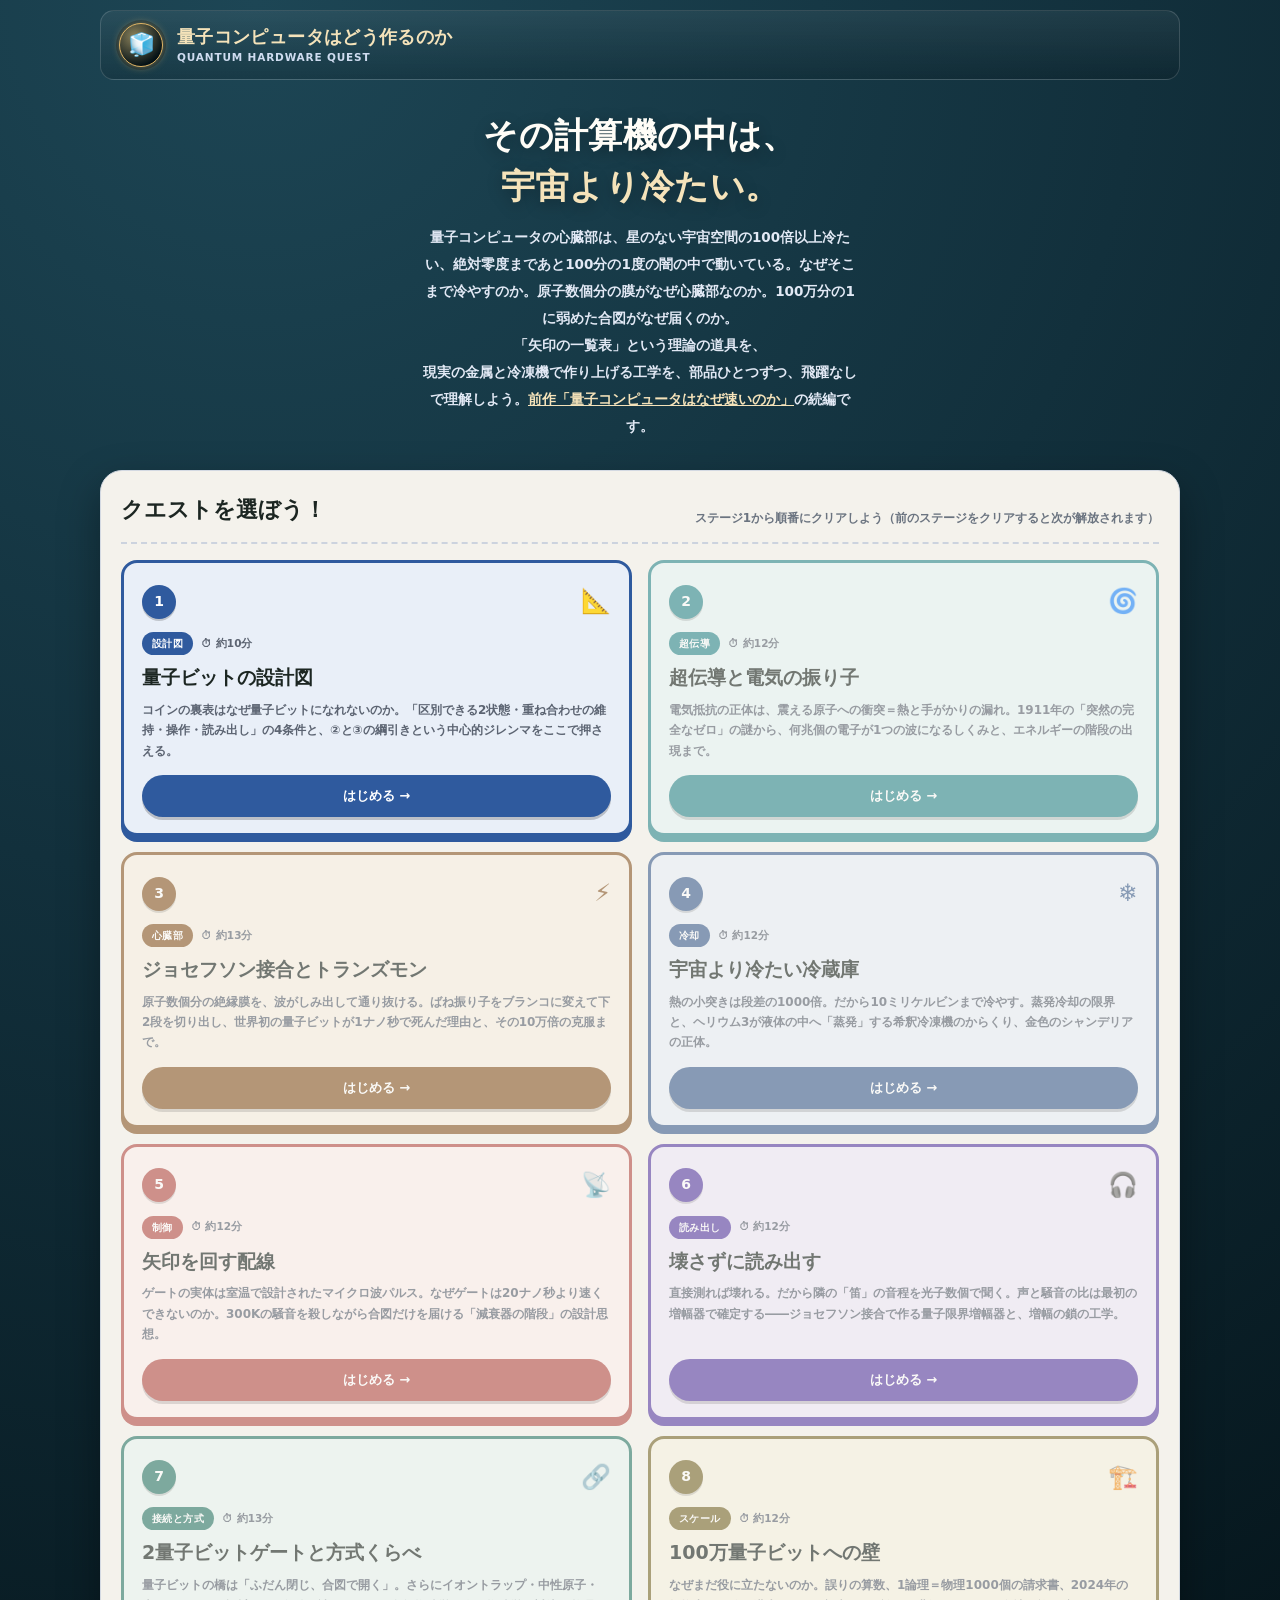
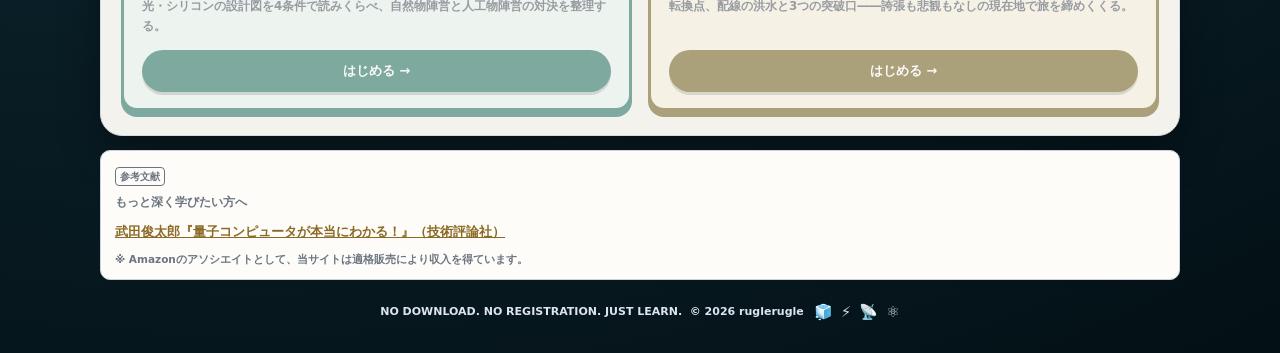
==== index.html @ abfc385a "feat: 量子コンピュータのハードウェア学習クエスト全8ステージを作成 量子ビットの4条件から超伝導・ジョセフソン接合・希釈冷凍機・ マイクロ波制御・分散読み出し・2量子ビットゲートと方式比較・ ス" ====
<!DOCTYPE html>
<html lang="ja">
<head>
<meta charset="UTF-8">
<meta name="viewport" content="width=device-width, initial-scale=1.0">
<meta name="theme-color" content="#12303c">
<!-- Google tag (gtag.js) -->
<script async src="https://www.googletagmanager.com/gtag/js?id=G-9RTQCP2HXM"></script>
<script>
  window.dataLayer = window.dataLayer || [];
  function gtag(){dataLayer.push(arguments);}
  gtag('js', new Date());
  gtag('config', 'G-9RTQCP2HXM');
</script>
<title>量子コンピュータはどう作るのか ― ハードウェアの中身を理解する 全8ステージの無料学習ゲーム</title>
<meta name="description" content="量子コンピュータの実機は、宇宙空間の100倍冷たい場所で動いている。超伝導とジョセフソン接合、希釈冷凍機、マイクロ波制御と減衰器の階段、量子限界増幅器、そして100万量子ビットへの壁まで――「矢印の一覧表」を現実の物質で作る工学を、論理の飛躍なく理解する全8ステージの無料学習サイト。ねこ博士とうさ美が案内します。">
<link rel="canonical" href="https://ruglerugle.github.io/quantum-hardware/">
<meta property="og:type" content="website">
<meta property="og:site_name" content="量子コンピュータはどう作るのか">
<meta property="og:locale" content="ja_JP">
<meta property="og:title" content="量子コンピュータはどう作るのか ― ハードウェアの中身を理解する">
<meta property="og:description" content="その計算機の中は、宇宙より冷たい。超伝導量子ビットから希釈冷凍機、100万量子ビットへの壁まで、実機の工学を飛躍なしで理解する全8ステージ。">
<meta property="og:url" content="https://ruglerugle.github.io/quantum-hardware/">
<meta property="og:image" content="https://ruglerugle.github.io/quantum-hardware/images/ogp.png">
<meta name="twitter:card" content="summary_large_image">
<link rel="icon" type="image/png" href="images/favicon.png">
<link rel="stylesheet" href="design-system.css">
<script type="application/ld+json">
{
  "@context": "https://schema.org",
  "@type": "LearningResource",
  "name": "量子コンピュータはどう作るのか ― ハードウェアの中身を理解する",
  "alternateName": "QUANTUM HARDWARE QUEST",
  "description": "超伝導量子ビットのハードウェアを部品ひとつずつ理解する学習サイト。量子ビットの4条件・超伝導とLC回路・ジョセフソン接合とトランズモン・希釈冷凍機・マイクロ波制御・分散読み出しと量子限界増幅・2量子ビットゲートと各方式の比較・スケールアップの壁まで、論理の飛躍なく導く。全8ステージ。",
  "url": "https://ruglerugle.github.io/quantum-hardware/",
  "inLanguage": "ja",
  "learningResourceType": "learning activity",
  "educationalLevel": "中学生以上",
  "teaches": "量子コンピュータのハードウェア（超伝導量子ビット・ジョセフソン接合・トランズモン・希釈冷凍機・マイクロ波制御・量子測定・誤り訂正のコスト・各方式の比較）",
  "isAccessibleForFree": true,
  "author": { "@type": "Person", "name": "ruglerugle" }
}
</script>
</head>
<body>
<div class="shell">
  <nav class="topbar" aria-label="サイト情報">
    <span class="brand-badge" aria-hidden="true">🧊</span>
    <span class="brand-copy">
      <strong>量子コンピュータはどう作るのか</strong>
      <small>QUANTUM HARDWARE QUEST</small>
    </span>
  </nav>

  <header class="hero">
    <div class="hero-copy">
      <h1><span class="line">その計算機の中は、</span><span class="line accent">宇宙より冷たい。</span></h1>
      <p>量子コンピュータの心臓部は、星のない宇宙空間の100倍以上冷たい、絶対零度まであと100分の1度の闇の中で動いている。なぜそこまで冷やすのか。原子数個分の膜がなぜ心臓部なのか。100万分の1に弱めた合図がなぜ届くのか。<span class="nowrap">「矢印の一覧表」という理論の道具を、</span><span class="nowrap">現実の金属と冷凍機で作り上げる工学</span>を、部品ひとつずつ、飛躍なしで理解しよう。<a href="https://ruglerugle.github.io/quantum-computer/" style="color:#f5e3ba">前作「量子コンピュータはなぜ速いのか」</a>の続編です。</p>
    </div>
  </header>

  <main>
    <section class="board" aria-labelledby="quest-heading">
      <div class="board-head">
        <div><h2 id="quest-heading">クエストを選ぼう！</h2></div>
        <p>ステージ1から順番にクリアしよう（前のステージをクリアすると次が解放されます）</p>
      </div>

      <div class="quest-grid">
        <a class="quest-card" href="stage1.html" data-stage="1" style="--accent:#2f5a9e;--accent-bg:#e9eff8">
          <div class="q-top"><span class="q-num">1</span><span class="q-suit" aria-hidden="true">📐</span></div>
          <div class="q-meta"><span class="q-tag">設計図</span><span class="q-time">⏱ 約10分</span></div>
          <div class="q-title">量子ビットの設計図</div>
          <p class="q-desc">コインの裏表はなぜ量子ビットになれないのか。「区別できる2状態・重ね合わせの維持・操作・読み出し」の4条件と、②と③の綱引きという中心的ジレンマをここで押さえる。</p>
          <span class="q-cta">はじめる →</span>
        </a>

        <a class="quest-card" href="stage2.html" data-stage="2" style="--accent:#2f8a8f;--accent-bg:#e6f5f5">
          <div class="q-top"><span class="q-num">2</span><span class="q-suit" aria-hidden="true">🌀</span></div>
          <div class="q-meta"><span class="q-tag">超伝導</span><span class="q-time">⏱ 約12分</span></div>
          <div class="q-title">超伝導と電気の振り子</div>
          <p class="q-desc">電気抵抗の正体は、震える原子への衝突＝熱と手がかりの漏れ。1911年の「突然の完全なゼロ」の謎から、何兆個の電子が1つの波になるしくみと、エネルギーの階段の出現まで。</p>
          <span class="q-cta">はじめる →</span>
        </a>

        <a class="quest-card" href="stage3.html" data-stage="3" style="--accent:#8a5a2a;--accent-bg:#f8f0e3">
          <div class="q-top"><span class="q-num">3</span><span class="q-suit" aria-hidden="true">⚡</span></div>
          <div class="q-meta"><span class="q-tag">心臓部</span><span class="q-time">⏱ 約13分</span></div>
          <div class="q-title">ジョセフソン接合とトランズモン</div>
          <p class="q-desc">原子数個分の絶縁膜を、波がしみ出して通り抜ける。ばね振り子をブランコに変えて下2段を切り出し、世界初の量子ビットが1ナノ秒で死んだ理由と、その10万倍の克服まで。</p>
          <span class="q-cta">はじめる →</span>
        </a>

        <a class="quest-card" href="stage4.html" data-stage="4" style="--accent:#3f6191;--accent-bg:#eaf0f8">
          <div class="q-top"><span class="q-num">4</span><span class="q-suit" aria-hidden="true">❄️</span></div>
          <div class="q-meta"><span class="q-tag">冷却</span><span class="q-time">⏱ 約12分</span></div>
          <div class="q-title">宇宙より冷たい冷蔵庫</div>
          <p class="q-desc">熱の小突きは段差の1000倍。だから10ミリケルビンまで冷やす。蒸発冷却の限界と、ヘリウム3が液体の中へ「蒸発」する希釈冷凍機のからくり、金色のシャンデリアの正体。</p>
          <span class="q-cta">はじめる →</span>
        </a>

        <a class="quest-card" href="stage5.html" data-stage="5" style="--accent:#b5504a;--accent-bg:#fdefed">
          <div class="q-top"><span class="q-num">5</span><span class="q-suit" aria-hidden="true">📡</span></div>
          <div class="q-meta"><span class="q-tag">制御</span><span class="q-time">⏱ 約12分</span></div>
          <div class="q-title">矢印を回す配線</div>
          <p class="q-desc">ゲートの実体は室温で設計されたマイクロ波パルス。なぜゲートは20ナノ秒より速くできないのか。300Kの騒音を殺しながら合図だけを届ける「減衰器の階段」の設計思想。</p>
          <span class="q-cta">はじめる →</span>
        </a>

        <a class="quest-card" href="stage6.html" data-stage="6" style="--accent:#5b3fa6;--accent-bg:#efe9f9">
          <div class="q-top"><span class="q-num">6</span><span class="q-suit" aria-hidden="true">🎧</span></div>
          <div class="q-meta"><span class="q-tag">読み出し</span><span class="q-time">⏱ 約12分</span></div>
          <div class="q-title">壊さずに読み出す</div>
          <p class="q-desc">直接測れば壊れる。だから隣の「笛」の音程を光子数個で聞く。声と騒音の比は最初の増幅器で確定する――ジョセフソン接合で作る量子限界増幅器と、増幅の鎖の工学。</p>
          <span class="q-cta">はじめる →</span>
        </a>

        <a class="quest-card" href="stage7.html" data-stage="7" style="--accent:#2f7a6b;--accent-bg:#e9f5f1">
          <div class="q-top"><span class="q-num">7</span><span class="q-suit" aria-hidden="true">🔗</span></div>
          <div class="q-meta"><span class="q-tag">接続と方式</span><span class="q-time">⏱ 約13分</span></div>
          <div class="q-title">2量子ビットゲートと方式くらべ</div>
          <p class="q-desc">量子ビットの橋は「ふだん閉じ、合図で開く」。さらにイオントラップ・中性原子・光・シリコンの設計図を4条件で読みくらべ、自然物陣営と人工物陣営の対決を整理する。</p>
          <span class="q-cta">はじめる →</span>
        </a>

        <a class="quest-card" href="stage8.html" data-stage="8" style="--accent:#7a6a2f;--accent-bg:#f7f3e2">
          <div class="q-top"><span class="q-num">8</span><span class="q-suit" aria-hidden="true">🏗️</span></div>
          <div class="q-meta"><span class="q-tag">スケール</span><span class="q-time">⏱ 約12分</span></div>
          <div class="q-title">100万量子ビットへの壁</div>
          <p class="q-desc">なぜまだ役に立たないのか。誤りの算数、1論理＝物理1000個の請求書、2024年の転換点、配線の洪水と3つの突破口――誇張も悲観もなしの現在地で旅を締めくくる。</p>
          <span class="q-cta">はじめる →</span>
        </a>

      </div>
    </section>

    <div id="book-recommend"></div>
  </main>

  <footer>
    <p>NO DOWNLOAD. NO REGISTRATION. JUST LEARN. &nbsp;© <span id="year"></span> ruglerugle</p>
    <div class="footer-suits" aria-hidden="true"><span>🧊</span><span>⚡</span><span>📡</span><span>⚛</span></div>
  </footer>
</div>

<script>
  document.getElementById("year").textContent = new Date().getFullYear();
</script>
<script src="js/progress.js"></script>
<script>QH.initCoverPage();</script>
</body>
</html>
---- design-system.css ----
/* ============================================================
   QUEST TEMPLATE — design system
   フェルト×クリーム紙×ゴールドを基調にした、学習クエスト系サイトの
   見た目だけを抜き出した共通デザインシステム。
   クイズ判定・進捗管理・ダイアログ内容などのロジックは含まない。
   色を変えたいときは :root の変数だけ差し替えればOK。
   ============================================================ */

*,*::before,*::after{box-sizing:border-box;margin:0;padding:0}
html{-webkit-text-size-adjust:100%;text-size-adjust:100%;scroll-behavior:smooth}
html,body{max-width:100vw;overflow-x:hidden}

:root{
  /* ベース配色（ハードウェアカラー：希釈冷凍機の極低温ティール×金メッキ銅）。差し替えればテーマが丸ごと変わる */
  --bg1:#12303c;--bg2:#1d4655;--bg3:#031015;
  --paper:#f4f2ec;--paper2:#fdfcf8;--ink:#1c2622;--muted:#6b7480;--line:#ccd3de;
  --gold:#e3b563;--gold-dark:#8a6a24;--gold-light:#f5e3ba;
  --felt:#14384a;--felt-dark:#05121a;
  --ok:#2f9e5c;--ok-bg:#e6f5ec;--ok-bd:#8fd1ab;
  --ng:#c8433f;--ng-bg:#fbe9e8;--ng-bd:#e79a97;
  --shadow:0 16px 40px rgba(0,0,0,.35);
  --r:10px;--r-lg:16px;
  --f:system-ui,-apple-system,"Hiragino Sans","Yu Gothic",sans-serif;
}

body{
  font-family:var(--f);color:var(--ink);font-weight:600;min-height:100vh;line-height:1.7;
  background:radial-gradient(circle at 20% 0%,var(--bg2) 0,var(--bg1) 40%,var(--bg3) 100%);
}
a{color:inherit}
button,a{-webkit-tap-highlight-color:transparent}

/* ==========================================================
   1. ページ共通シェル（内側ページ：ヘッダー＋サイドバー＋メイン）
   ========================================================== */
.app-shell{min-height:100vh;display:flex;flex-direction:column;gap:12px;padding:10px 12px 24px}

/* ヘッダー */
.game-header{display:flex;align-items:center;gap:18px;flex-wrap:wrap;color:#fff;padding:10px 16px;
  background:linear-gradient(180deg,rgba(255,255,255,.06),rgba(0,0,0,.14));border-radius:12px;border:1px solid rgba(255,255,255,.15)}
.brand{display:flex;flex-direction:column;gap:2px;min-width:220px}
/* brand-title の中にホームバッジ(アイコン)を入れると、それ自体がトップへ戻るボタンになる */
.brand-title{display:flex;align-items:center;gap:9px;font-size:22px;font-weight:950;letter-spacing:.02em;color:var(--gold);text-shadow:0 2px 0 rgba(0,0,0,.4)}
.brand-sub{font-size:12.5px;font-weight:800;color:#d9e4f5}
.head-progress-wrap{flex:1;min-width:160px;display:flex;flex-direction:column;gap:4px}
.head-progress-label{font-size:11.5px;color:#cfdcf0;font-weight:800}
.head-progress{height:14px;background:rgba(255,255,255,.18);border-radius:999px;overflow:hidden;box-shadow:inset 0 2px 4px rgba(0,0,0,.3)}
.head-progress-fill{height:100%;width:0;background:linear-gradient(90deg,#f0d9a4,var(--gold-dark));border-radius:999px;transition:width .4s}
.head-reset{padding:9px 14px;border:1.5px solid rgba(255,255,255,.55);border-radius:8px;background:rgba(0,0,0,.2);color:#fff;font-size:12.5px;font-weight:800;cursor:pointer;white-space:nowrap}
.head-reset:hover{background:rgba(255,255,255,.12)}
a.head-reset{text-decoration:none;display:inline-flex;align-items:center}
/* 円形バッジ（ブランドアイコン兼トップへ戻るボタン） */
.head-reset.home-badge{width:38px;height:38px;flex-shrink:0;padding:0;border-radius:50%;justify-content:center;background:radial-gradient(circle at 35% 30%, rgba(227,181,99,.5), rgba(3,16,21,1) 75%);border:1.5px solid var(--gold);box-shadow:0 0 0 3px rgba(0,0,0,.25),0 0 10px -2px var(--gold);font-size:18px}
.head-reset.home-badge:hover{box-shadow:0 0 0 3px rgba(0,0,0,.25),0 0 16px 0 var(--gold);background:rgba(0,0,0,.12);transform:translateY(-2px) scale(1.07)}
.header-actions{display:flex;align-items:center;gap:10px;margin-left:auto;flex-shrink:0}

/* レイアウト（サイドバー折りたたみ対応のオフキャンバス方式） */
.game-layout{display:grid;grid-template-columns:230px minmax(0,1fr);gap:14px;align-items:start;transition:grid-template-columns .25s ease}
.side-backdrop{display:none}

/* サイドバー */
.side-panel{background:linear-gradient(180deg,rgba(18,54,70,.92),rgba(4,14,20,.95));border:1px solid rgba(255,255,255,.16);
  border-radius:12px;box-shadow:var(--shadow);overflow:hidden;position:sticky;top:10px;transition:width .25s ease}
.side-head{padding:12px 14px;font-size:13px;font-weight:900;color:#eaf0fa;border-bottom:1px solid rgba(255,255,255,.14);
  display:flex;align-items:center;gap:8px;min-height:20px}
.side-head-text{white-space:nowrap}
.side-toggle{width:32px;height:28px;border:1px solid rgba(255,255,255,.28);border-radius:7px;background:rgba(255,255,255,.10);
  color:#eaf6f2;font-weight:950;font-size:16px;cursor:pointer;line-height:1;flex-shrink:0}
.side-list{display:flex;flex-direction:column}
.side-item{display:flex;align-items:center;gap:10px;padding:11px 14px;border-bottom:1px solid rgba(255,255,255,.09);
  color:#c8d4e8;cursor:pointer;user-select:none;touch-action:manipulation;min-width:0}
.side-item:hover{background:rgba(255,255,255,.06)}
.side-item.active{background:rgba(227,181,99,.22);box-shadow:inset 3px 0 0 var(--gold)}
.side-item.locked{opacity:.45;cursor:not-allowed}
.side-icon{font-size:16px;width:20px;text-align:center;flex-shrink:0}
.side-text{min-width:0}
.side-main{font-size:12.5px;font-weight:900;line-height:1.3;color:#fff;white-space:nowrap;overflow:hidden;text-overflow:ellipsis}
.side-sub{font-size:10.5px;color:#a9b8d5;margin-top:1px;white-space:nowrap;overflow:hidden;text-overflow:ellipsis}

.app-shell.side-collapsed .game-layout{grid-template-columns:64px minmax(0,1fr)}
.app-shell.side-collapsed .side-panel{width:64px}
.app-shell.side-collapsed .side-head{justify-content:center;padding:8px 6px}
.app-shell.side-collapsed .side-head-text{display:none}
.app-shell.side-collapsed .side-item{justify-content:center;padding:11px 6px}
.app-shell.side-collapsed .side-item .side-text{display:none}

@media(min-width:901px){
  .app-shell.side-collapsed .game-layout{grid-template-columns:230px minmax(0,1fr) !important}
  .app-shell.side-collapsed .side-panel{width:auto !important}
  .app-shell.side-collapsed .side-head{justify-content:space-between !important;padding:12px 14px !important}
  .app-shell.side-collapsed .side-head-text{display:block !important}
  .app-shell.side-collapsed .side-item{justify-content:flex-start !important;padding:11px 14px !important}
  .app-shell.side-collapsed .side-item .side-text{display:block !important}
}
@media(max-width:900px){
  .game-layout{grid-template-columns:64px minmax(0,1fr);gap:8px}
  .app-shell:not(.side-collapsed) .game-layout{grid-template-columns:210px minmax(0,1fr)}
  .side-panel{position:sticky;top:8px}
}
@media(max-width:700px){
  .game-layout{grid-template-columns:1fr}
  .app-shell.side-collapsed .game-layout,
  .app-shell:not(.side-collapsed) .game-layout{grid-template-columns:1fr}
  .side-panel{position:fixed;top:0;left:0;width:min(82vw,300px);height:100vh;height:100dvh;
    border-radius:0;transform:translateX(-100%);transition:transform .25s ease;
    box-shadow:10px 0 30px rgba(0,0,0,.45);overflow-y:auto;z-index:80}
  .app-shell.side-collapsed .side-panel{transform:translateX(-100%)}
  .app-shell:not(.side-collapsed) .side-panel{transform:translateX(0)}
  .side-backdrop{display:none;position:fixed;inset:0;background:rgba(6,12,18,.55);z-index:70}
  .app-shell:not(.side-collapsed) .side-backdrop{display:block}
  .game-header{padding:8px 12px}
}

/* メインエリア */
.main-area{background:var(--paper);border:1px solid #d3d9e2;border-radius:12px;padding:18px 18px 20px;box-shadow:var(--shadow);min-height:520px;min-width:0}
.chapter-head{margin-bottom:12px}
.chapter-badge{display:inline-block;background:linear-gradient(#f0dcae,#d8b169);color:#3a2c0e;border-radius:7px;
  padding:4px 11px;font-size:12px;font-weight:950;letter-spacing:.02em;margin-right:8px;box-shadow:0 2px 0 rgba(0,0,0,.15)}
.chapter-title{display:inline;font-size:20px;font-weight:950;color:#1c2f2b}
.chapter-sub{font-size:13px;color:var(--muted);margin-top:4px;font-weight:700}

/* ==========================================================
   2. キャラクター対話（吹き出し）
   .dialog-avatar.mentor / .dialog-avatar.student で色分け。
   画像を使う場合は中に <img> を入れる（object-fit:contain）。
   ========================================================== */
.dialogue-scene{display:flex;flex-direction:column;gap:8px;margin:14px 0 16px}
.dialog-row{display:grid;grid-template-columns:88px minmax(0,1fr);gap:12px;align-items:stretch;border:1px solid var(--line);background:var(--paper2);border-radius:10px;padding:10px 12px;box-shadow:0 2px 0 rgba(0,0,0,.04)}
.dialog-row.right{grid-template-columns:minmax(0,1fr) 88px}
.dialog-row.right .dialog-character{order:2}
.dialog-row.right .dialog-bubble{order:1}
.dialog-character{display:flex;flex-direction:column;align-items:center;justify-content:center;gap:0;min-width:0}
.dialog-avatar{position:relative;z-index:1;width:75px;height:96px;border-radius:10px;display:flex;align-items:center;justify-content:center;font-size:34px;box-shadow:0 3px 6px rgba(0,0,0,.18);flex-shrink:0;overflow:hidden}
.dialog-avatar.mentor{background:linear-gradient(#fde3d6,#f7c2a4)}
.dialog-avatar.student{background:linear-gradient(#dcefe9,#b9dcd0)}
.dialog-avatar img{width:100%;height:100%;object-fit:contain}
.dialog-name{position:relative;z-index:2;margin-top:-8px;padding:3px 10px;border-radius:7px;color:#fff;font-weight:900;font-size:11px;line-height:1.2;box-shadow:0 2px 0 rgba(0,0,0,.16);white-space:nowrap;text-align:center}
.dialog-name.mentor{background:linear-gradient(#f0b868,#c19a3a)}
.dialog-name.student{background:linear-gradient(#5cc2ab,#2f8f78)}
.dialog-bubble{position:relative;align-self:center;background:var(--paper);border:1px solid var(--line);border-radius:12px;padding:11px 14px;color:var(--ink);font-size:14.5px;line-height:1.75;font-weight:700;min-height:56px;align-content:center}
.dialog-bubble::before{content:"";position:absolute;left:-10px;top:50%;transform:translateY(-50%);width:0;height:0;border-top:8px solid transparent;border-bottom:8px solid transparent;border-right:10px solid var(--line)}
.dialog-bubble::after{content:"";position:absolute;left:-8px;top:50%;transform:translateY(-50%);width:0;height:0;border-top:7px solid transparent;border-bottom:7px solid transparent;border-right:9px solid var(--paper)}
.dialog-row.right .dialog-bubble::before{left:auto;right:-10px;border-right:0;border-left:10px solid var(--line)}
.dialog-row.right .dialog-bubble::after{left:auto;right:-8px;border-right:0;border-left:9px solid var(--paper)}
@media (max-width:700px){
  .dialog-row,.dialog-row.right{grid-template-columns:70px minmax(0,1fr);padding:8px;gap:8px}
  .dialog-row.right .dialog-character{order:0}
  .dialog-row.right .dialog-bubble{order:1}
  .dialog-avatar{width:59px;height:76px;font-size:27px}
  .dialog-name{font-size:9.5px;padding:3px 7px;margin-top:-6px}
  .dialog-bubble{font-size:14px;padding:9px 11px;min-height:0}
  .dialog-row.right .dialog-bubble::before{left:-10px;right:auto;border-left:0;border-right:10px solid var(--line)}
  .dialog-row.right .dialog-bubble::after{left:-8px;right:auto;border-left:0;border-right:9px solid var(--paper)}
}

/* ==========================================================
   3. ミッションボックス／ボタン／選択肢（クイズの見た目のみ。判定ロジックは含まない）
   ========================================================== */
.mission-box{background:linear-gradient(180deg,#edf6f2,#dcede5);border:1px solid #b1d2c6;border-radius:10px;padding:12px 14px;margin-bottom:14px}
.mission-label{font-size:11.5px;font-weight:950;color:#2e7060;margin-bottom:3px}
.mission-text{font-size:13.5px;color:#1a332c;font-weight:700;line-height:1.6}
.mission-status{display:inline-block;margin-top:8px;padding:3px 11px;border-radius:999px;font-size:11.5px;font-weight:900;
  background:#d6e7df;color:#2e7060}
.mission-status.ok{background:var(--ok-bg);color:var(--ok);border:1px solid var(--ok-bd)}

/* ステージクリア演出・クリアバッジ */
.stage-clear-banner{margin:18px 0 4px;text-align:center;font-size:24px;font-weight:950;color:var(--gold-dark);letter-spacing:.04em;animation:clear-pop .5s cubic-bezier(.2,1.6,.4,1)}
@keyframes clear-pop{0%{transform:scale(.3);opacity:0}100%{transform:scale(1);opacity:1}}
.quest-card.cleared::after{content:"🏅";position:absolute;top:-12px;right:-8px;font-size:26px;filter:drop-shadow(0 2px 3px rgba(0,0,0,.3))}
@media (prefers-reduced-motion:reduce){.stage-clear-banner{animation:none}}

.stage-nav{display:flex;justify-content:flex-end;gap:10px;margin-top:18px;flex-wrap:wrap}
.btn{border:1px solid #b5c3bb;background:#fff;border-radius:8px;padding:.65rem 1.2rem;font-size:13.5px;cursor:pointer;
  color:var(--ink);font-family:var(--f);font-weight:800;touch-action:manipulation;-webkit-tap-highlight-color:transparent}
.btn:hover{background:#edf3ef}
.btn:disabled{opacity:.4;cursor:not-allowed}
a.btn{text-decoration:none;display:inline-flex;align-items:center}
.btn-primary{background:linear-gradient(#d9b269,#8a6a24);border-color:#6d5518;color:#fff;box-shadow:0 3px 0 #4a3a0e}
.btn-primary:hover{opacity:.92;background:linear-gradient(#d9b269,#8a6a24)}
.btn-primary:disabled{opacity:.4;cursor:not-allowed;box-shadow:none}

.choice-list{display:flex;flex-wrap:wrap;gap:8px;margin-top:10px}
.choice-btn{border:1.5px solid #accdbf;background:#fff;border-radius:8px;padding:.55rem 1rem;font-size:14px;font-weight:800;
  cursor:pointer;color:#1f4a3c;touch-action:manipulation;text-align:left}
.choice-btn:hover{background:#ecf6f1}
.choice-btn.choice-ok{background:var(--ok-bg);border-color:var(--ok-bd);color:var(--ok)}
.choice-btn.choice-ng{background:var(--ng-bg);border-color:var(--ng-bd);color:var(--ng)}
/* 色だけに頼らない正誤表示（色覚特性への配慮） */
.choice-btn.choice-ok::before{content:"✓ "}
.choice-btn.choice-ng::before{content:"✗ "}
/* スクリーンリーダー専用テキスト */
.sr-only{position:absolute;width:1px;height:1px;padding:0;margin:-1px;overflow:hidden;clip:rect(0 0 0 0);white-space:nowrap;border:0}
.quiz-q{font-size:14.5px;font-weight:850;color:#1c2f2b;margin-top:4px}
.quiz-head{font-size:14px;font-weight:950;color:#1c2f2b;margin:18px 0 10px;padding-top:10px;border-top:1px dashed var(--line)}
.quiz-card{background:linear-gradient(180deg,#fff,var(--paper2));border:1px solid var(--line);border-radius:10px;padding:12px 14px;margin-bottom:10px}
.quiz-explain{margin-top:9px;font-size:13.5px;line-height:1.6;color:#1a332c;background:#edf6f2;border:1px solid #b1d2c6;border-radius:8px;padding:8px 10px}

/* ==========================================================
   4.5 SVG図解ボックス（relativity-quest 独自拡張）
   ========================================================== */
.diagram-box{background:var(--paper2);border:1px solid var(--line);border-radius:12px;padding:14px;margin:16px 0;text-align:center}
.diagram-box svg{max-width:min(100%,460px);height:auto}
.diagram-caption{font-size:12.5px;color:var(--muted);margin-top:8px;font-weight:700;line-height:1.6}
.formula-box{background:#edf6f2;border:1px solid #b1d2c6;border-radius:10px;padding:14px 16px;margin:12px 0;font-size:14px;line-height:1.85;color:#1a332c;font-weight:700;overflow-x:auto}
/* 各ステップは折り返しても頭が分かるよう、ぶら下げインデント＋行間で区切る */
.formula-box .step{display:block;margin-bottom:11px;padding-left:1.3em;text-indent:-1.3em;word-break:keep-all;overflow-wrap:break-word}
.formula-box .step.multi{padding-left:0;text-indent:0}
.formula-box .step.multi .item{display:inline-block;max-width:100%;padding-left:1.3em;text-indent:-1.3em;word-break:keep-all;overflow-wrap:break-word}
.formula-box .step:last-child{margin-bottom:0}
/* 折り返しても項目の切れ目が分かるよう、2つめ以降に区切り線を引く */
.formula-box .step + .step{border-top:1px dashed #c0dbd0;padding-top:11px}
/* 途中で割れると読めなくなる項だけ、折り返しを禁じる */
.formula-box .nw{white-space:nowrap}
/* 幅の狭い画面では、見出しと式を別の行に分ける */
.formula-box br.wbr{display:none}
@media(max-width:480px){ .formula-box br.wbr{display:inline} }
@media(max-width:480px){
  .formula-box{font-size:13.5px;padding:12px 13px;line-height:1.8}
  .formula-box .step{margin-bottom:12px}
  .app-shell.side-collapsed{padding-left:0;padding-right:0}
  .app-shell.side-collapsed .main-area{padding-left:8px;padding-right:8px;border-left:none;border-right:none;border-radius:0}
}

/* ==========================================================
   5. 終了画面／外部リンク案内
   ========================================================== */
#book-recommend{margin-top:14px;background:var(--paper2);border:1px solid var(--line);border-radius:10px;padding:10px 14px;box-shadow:0 2px 0 rgba(0,0,0,.04)}
#book-recommend:empty{display:none}
.book-recommend-label{display:inline-block;font-size:10px;font-weight:900;color:var(--muted);border:1px solid var(--muted);border-radius:4px;padding:0 4px;margin:0 0 6px}
.book-recommend-body{display:flex;align-items:center;gap:12px}
.book-recommend-lead{font-size:12px;color:var(--muted);margin:0 0 4px;font-weight:700}
#book-recommend a{font-size:13px;color:var(--gold-dark);font-weight:900;text-decoration:underline}
.book-recommend-note{margin-top:7px;font-size:10.5px;color:var(--muted);font-weight:700}

.recap-list{display:flex;flex-direction:column;gap:10px;margin:4px 0 8px}
.recap-item{display:flex;align-items:flex-start;gap:12px;padding:12px 14px;background:var(--paper2);border:1px solid var(--line);border-radius:10px}
.recap-num{flex-shrink:0;width:26px;height:26px;border-radius:50%;background:linear-gradient(#d9b269,#8a6a24);color:#fff;font-weight:900;font-size:12px;display:flex;align-items:center;justify-content:center;margin-top:1px}
.recap-body{font-size:13px;line-height:1.7}
.recap-title{font-weight:900;color:var(--ink)}
.recap-desc{color:var(--muted);font-weight:700}
.complete-actions{display:flex;gap:12px;flex-wrap:wrap;justify-content:center;margin-top:20px}

/* ==========================================================
   6. トップ（ポータル）ページ：ヒーロー＋クエストカード
   ========================================================== */
.shell{width:min(1080px,calc(100% - 32px));margin:0 auto;padding:10px 0 28px}

.topbar{display:flex;align-items:center;gap:14px;flex-wrap:wrap;color:#fff;padding:12px 18px;margin-bottom:16px;
  background:linear-gradient(180deg,rgba(255,255,255,.06),rgba(0,0,0,.14));border-radius:14px;border:1px solid rgba(255,255,255,.15)}
.brand-badge{width:44px;height:44px;flex-shrink:0;border-radius:50%;display:flex;align-items:center;justify-content:center;font-size:22px;
  background:radial-gradient(circle at 35% 30%,rgba(227,181,99,.55),rgba(3,16,21,1) 75%);border:1.5px solid var(--gold);
  box-shadow:0 0 0 3px rgba(0,0,0,.25),0 0 10px -2px var(--gold)}
.brand-copy{display:flex;flex-direction:column;line-height:1.25}
.brand-copy strong{font-size:18px;font-weight:900;letter-spacing:.02em;color:var(--gold-light)}
.brand-copy small{margin-top:2px;font-size:10.5px;font-weight:800;letter-spacing:.08em;color:#cfdcf0}

.hero{position:relative;display:flex;align-items:flex-end;justify-content:center;gap:18px;padding:14px 10px 10px;text-align:center}
.hero-mascot{width:104px;height:auto;flex-shrink:0;filter:drop-shadow(0 10px 14px rgba(0,0,0,.35))}
.hero-copy{max-width:560px}
.hero h1{color:#fffdf7;font-size:clamp(22px,4.6vw,34px);font-weight:900;line-height:1.5;letter-spacing:.01em;
  text-shadow:0 4px 16px rgba(0,0,0,.3)}
.hero h1 .line{display:block}
.hero h1 .accent{color:var(--gold-light)}
.hero p{max-width:440px;margin:12px auto 0;color:#e2e9f5;font-size:13.5px;font-weight:700;line-height:2}
.nowrap{white-space:nowrap}

.board{margin-top:20px;padding:20px 20px 24px;background:var(--paper);border:1px solid #d3d9e2;border-radius:22px;box-shadow:var(--shadow)}
.board-head{display:flex;align-items:flex-end;justify-content:space-between;gap:16px;flex-wrap:wrap;margin-bottom:16px;
  padding-bottom:14px;border-bottom:2.5px dashed var(--line)}
.board-head h2{font-size:22px;font-weight:900;color:var(--ink)}
.board-head p{font-size:12px;font-weight:700;color:var(--muted)}

.quest-grid{display:grid;grid-template-columns:repeat(2,minmax(0,1fr));gap:16px}
.quest-card{
  --accent:var(--gold-dark);--accent-bg:#f2ede0;
  position:relative;display:flex;flex-direction:column;gap:10px;padding:18px 18px 16px;
  border-radius:var(--r-lg);border:3px solid var(--accent);background:var(--accent-bg);
  color:var(--ink);text-decoration:none;box-shadow:0 6px 0 var(--accent);
  transition:transform .16s ease,box-shadow .16s ease;
}
.quest-card:hover,.quest-card:focus-visible{transform:translateY(-3px);box-shadow:0 9px 0 var(--accent);outline:none}
.quest-card:active{transform:translateY(3px);box-shadow:0 2px 0 var(--accent)}
.quest-card.locked{opacity:.6;cursor:default;box-shadow:0 6px 0 var(--accent)}
.quest-card.locked:hover{transform:none;box-shadow:0 6px 0 var(--accent)}

.q-top{display:flex;align-items:center;gap:10px}
.q-num{width:34px;height:34px;flex-shrink:0;border-radius:50%;display:flex;align-items:center;justify-content:center;
  background:var(--accent);color:#fff;font-weight:900;font-size:14px;box-shadow:0 2px 0 rgba(0,0,0,.18)}
.q-suit{margin-left:auto;font-size:24px;color:var(--accent)}
.q-title{font-size:19px;font-weight:900;line-height:1.3}
.q-meta{display:flex;align-items:center;gap:8px;flex-wrap:wrap}
.q-tag{display:inline-block;width:fit-content;padding:3px 10px;border-radius:999px;background:var(--accent);color:#fff;
  font-size:10px;font-weight:900;letter-spacing:.04em}
.q-time{font-size:10.5px;font-weight:800;color:#5c6472}
.q-desc{font-size:12px;font-weight:700;color:#5c6472;line-height:1.7;flex:1}
.q-cta{margin-top:4px;display:inline-flex;align-items:center;justify-content:center;gap:6px;padding:10px 0;border-radius:999px;
  background:var(--accent);color:#fff;font-size:13px;font-weight:900;box-shadow:0 3px 0 rgba(0,0,0,.2)}

footer{margin-top:20px;display:flex;flex-wrap:wrap;align-items:center;justify-content:center;gap:10px;
  color:#dce4f0;font-size:11px;font-weight:700;text-align:center}
.footer-suits{display:flex;gap:8px;font-size:15px;color:#cfd8e6}

@media (max-width:780px){
  .hero-mascot{display:none}
  .hero h1{font-size:clamp(17px,5.6vw,32px)}
}
@media (max-width:760px){
  .quest-grid{grid-template-columns:1fr}
  .hero{gap:8px;padding-top:10px}
  .board{padding:16px 14px 18px;border-radius:18px}
}
@media (prefers-reduced-motion:reduce){
  html{scroll-behavior:auto}
  *,*::before,*::after{transition-duration:.01ms!important}
}
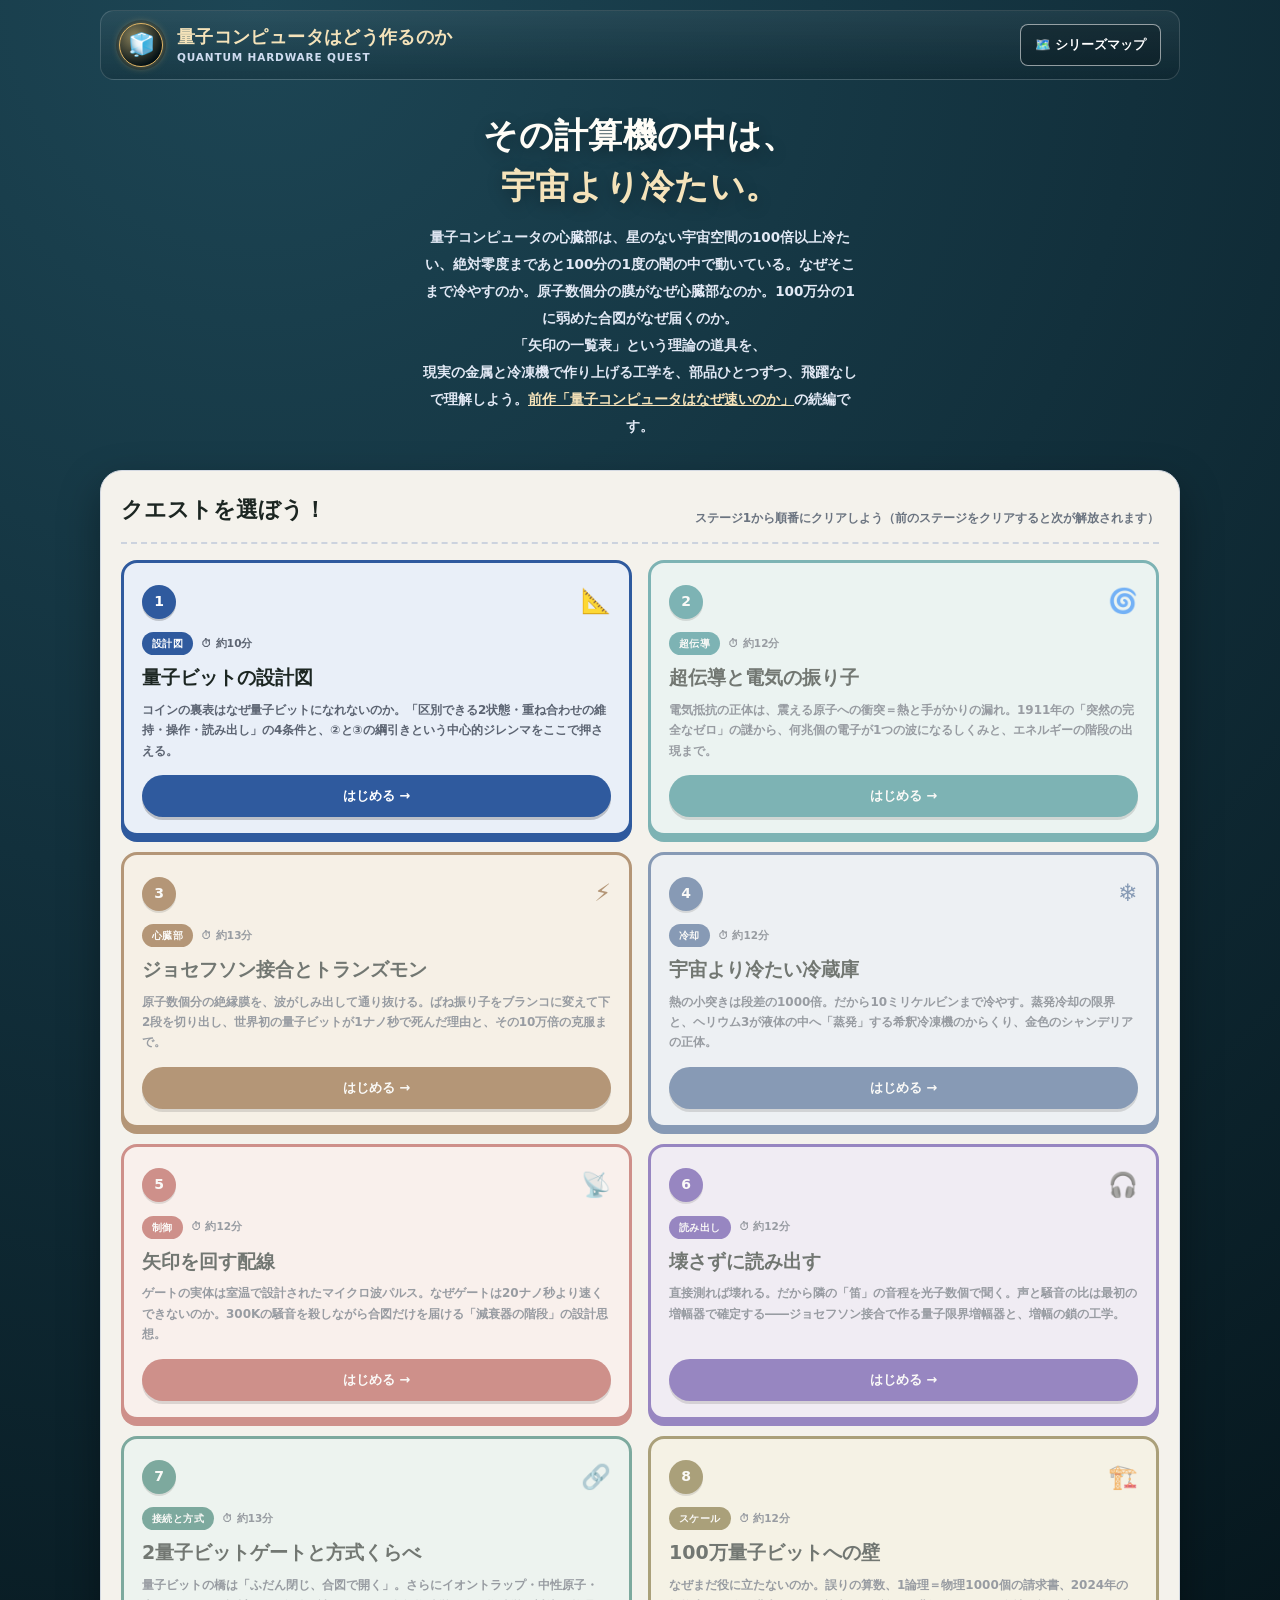
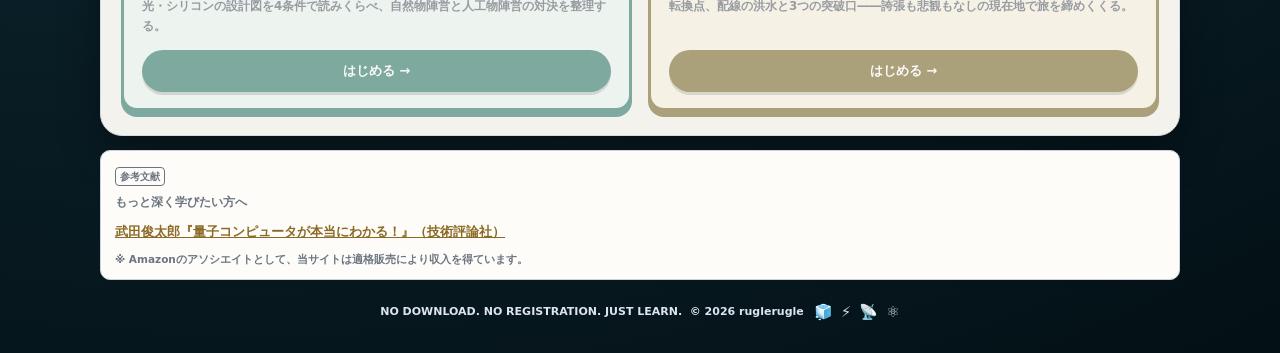
==== commit ef6fde5b: "feat: 全ページのヘッダーにシリーズマップへ戻るリンクを追加 Co-Authored-By: Claude Fable 5 <noreply@anthropic.com>" ====
--- a/index.html
+++ b/index.html
@@ -14,14 +14,14 @@
 </script>
 <title>量子コンピュータはどう作るのか ― ハードウェアの中身を理解する 全8ステージの無料学習ゲーム</title>
 <meta name="description" content="量子コンピュータの実機は、宇宙空間の100倍冷たい場所で動いている。超伝導とジョセフソン接合、希釈冷凍機、マイクロ波制御と減衰器の階段、量子限界増幅器、そして100万量子ビットへの壁まで――「矢印の一覧表」を現実の物質で作る工学を、論理の飛躍なく理解する全8ステージの無料学習サイト。ねこ博士とうさ美が案内します。">
-<link rel="canonical" href="https://ruglerugle.github.io/quantum-hardware/">
+<link rel="canonical" href="https://quantum-mechanics.habatakijuku.com/quantum-hardware/">
 <meta property="og:type" content="website">
 <meta property="og:site_name" content="量子コンピュータはどう作るのか">
 <meta property="og:locale" content="ja_JP">
 <meta property="og:title" content="量子コンピュータはどう作るのか ― ハードウェアの中身を理解する">
 <meta property="og:description" content="その計算機の中は、宇宙より冷たい。超伝導量子ビットから希釈冷凍機、100万量子ビットへの壁まで、実機の工学を飛躍なしで理解する全8ステージ。">
-<meta property="og:url" content="https://ruglerugle.github.io/quantum-hardware/">
-<meta property="og:image" content="https://ruglerugle.github.io/quantum-hardware/images/ogp.png">
+<meta property="og:url" content="https://quantum-mechanics.habatakijuku.com/quantum-hardware/">
+<meta property="og:image" content="https://quantum-mechanics.habatakijuku.com/quantum-hardware/images/ogp.png">
 <meta name="twitter:card" content="summary_large_image">
 <link rel="icon" type="image/png" href="images/favicon.png">
 <link rel="stylesheet" href="design-system.css">
@@ -32,7 +32,7 @@
   "name": "量子コンピュータはどう作るのか ― ハードウェアの中身を理解する",
   "alternateName": "QUANTUM HARDWARE QUEST",
   "description": "超伝導量子ビットのハードウェアを部品ひとつずつ理解する学習サイト。量子ビットの4条件・超伝導とLC回路・ジョセフソン接合とトランズモン・希釈冷凍機・マイクロ波制御・分散読み出しと量子限界増幅・2量子ビットゲートと各方式の比較・スケールアップの壁まで、論理の飛躍なく導く。全8ステージ。",
-  "url": "https://ruglerugle.github.io/quantum-hardware/",
+  "url": "https://quantum-mechanics.habatakijuku.com/quantum-hardware/",
   "inLanguage": "ja",
   "learningResourceType": "learning activity",
   "educationalLevel": "中学生以上",
@@ -50,12 +50,13 @@
       <strong>量子コンピュータはどう作るのか</strong>
       <small>QUANTUM HARDWARE QUEST</small>
     </span>
+    <a class="head-reset" style="margin-left:auto" href="https://quantum-mechanics.habatakijuku.com/" title="量子クエスト集（シリーズマップ）へ">🗺️ シリーズマップ</a>
   </nav>
 
   <header class="hero">
     <div class="hero-copy">
       <h1><span class="line">その計算機の中は、</span><span class="line accent">宇宙より冷たい。</span></h1>
-      <p>量子コンピュータの心臓部は、星のない宇宙空間の100倍以上冷たい、絶対零度まであと100分の1度の闇の中で動いている。なぜそこまで冷やすのか。原子数個分の膜がなぜ心臓部なのか。100万分の1に弱めた合図がなぜ届くのか。<span class="nowrap">「矢印の一覧表」という理論の道具を、</span><span class="nowrap">現実の金属と冷凍機で作り上げる工学</span>を、部品ひとつずつ、飛躍なしで理解しよう。<a href="https://ruglerugle.github.io/quantum-computer/" style="color:#f5e3ba">前作「量子コンピュータはなぜ速いのか」</a>の続編です。</p>
+      <p>量子コンピュータの心臓部は、星のない宇宙空間の100倍以上冷たい、絶対零度まであと100分の1度の闇の中で動いている。なぜそこまで冷やすのか。原子数個分の膜がなぜ心臓部なのか。100万分の1に弱めた合図がなぜ届くのか。<span class="nowrap">「矢印の一覧表」という理論の道具を、</span><span class="nowrap">現実の金属と冷凍機で作り上げる工学</span>を、部品ひとつずつ、飛躍なしで理解しよう。<a href="https://quantum-mechanics.habatakijuku.com/quantum-computer/" style="color:#f5e3ba">前作「量子コンピュータはなぜ速いのか」</a>の続編です。</p>
     </div>
   </header>
 
--- a/design-system.css
+++ b/design-system.css
@@ -201,6 +201,9 @@
 .diagram-box{background:var(--paper2);border:1px solid var(--line);border-radius:12px;padding:14px;margin:16px 0;text-align:center}
 .diagram-box svg{max-width:min(100%,460px);height:auto}
 .diagram-caption{font-size:12.5px;color:var(--muted);margin-top:8px;font-weight:700;line-height:1.6}
+.photo-box img{max-width:min(100%,360px);height:auto;border-radius:8px;border:1px solid var(--line)}
+.photo-credit{font-size:11.5px;color:var(--muted);margin-top:6px;line-height:1.5}
+.photo-credit a{color:inherit}
 .formula-box{background:#edf6f2;border:1px solid #b1d2c6;border-radius:10px;padding:14px 16px;margin:12px 0;font-size:14px;line-height:1.85;color:#1a332c;font-weight:700;overflow-x:auto}
 /* 各ステップは折り返しても頭が分かるよう、ぶら下げインデント＋行間で区切る */
 .formula-box .step{display:block;margin-bottom:11px;padding-left:1.3em;text-indent:-1.3em;word-break:keep-all;overflow-wrap:break-word}
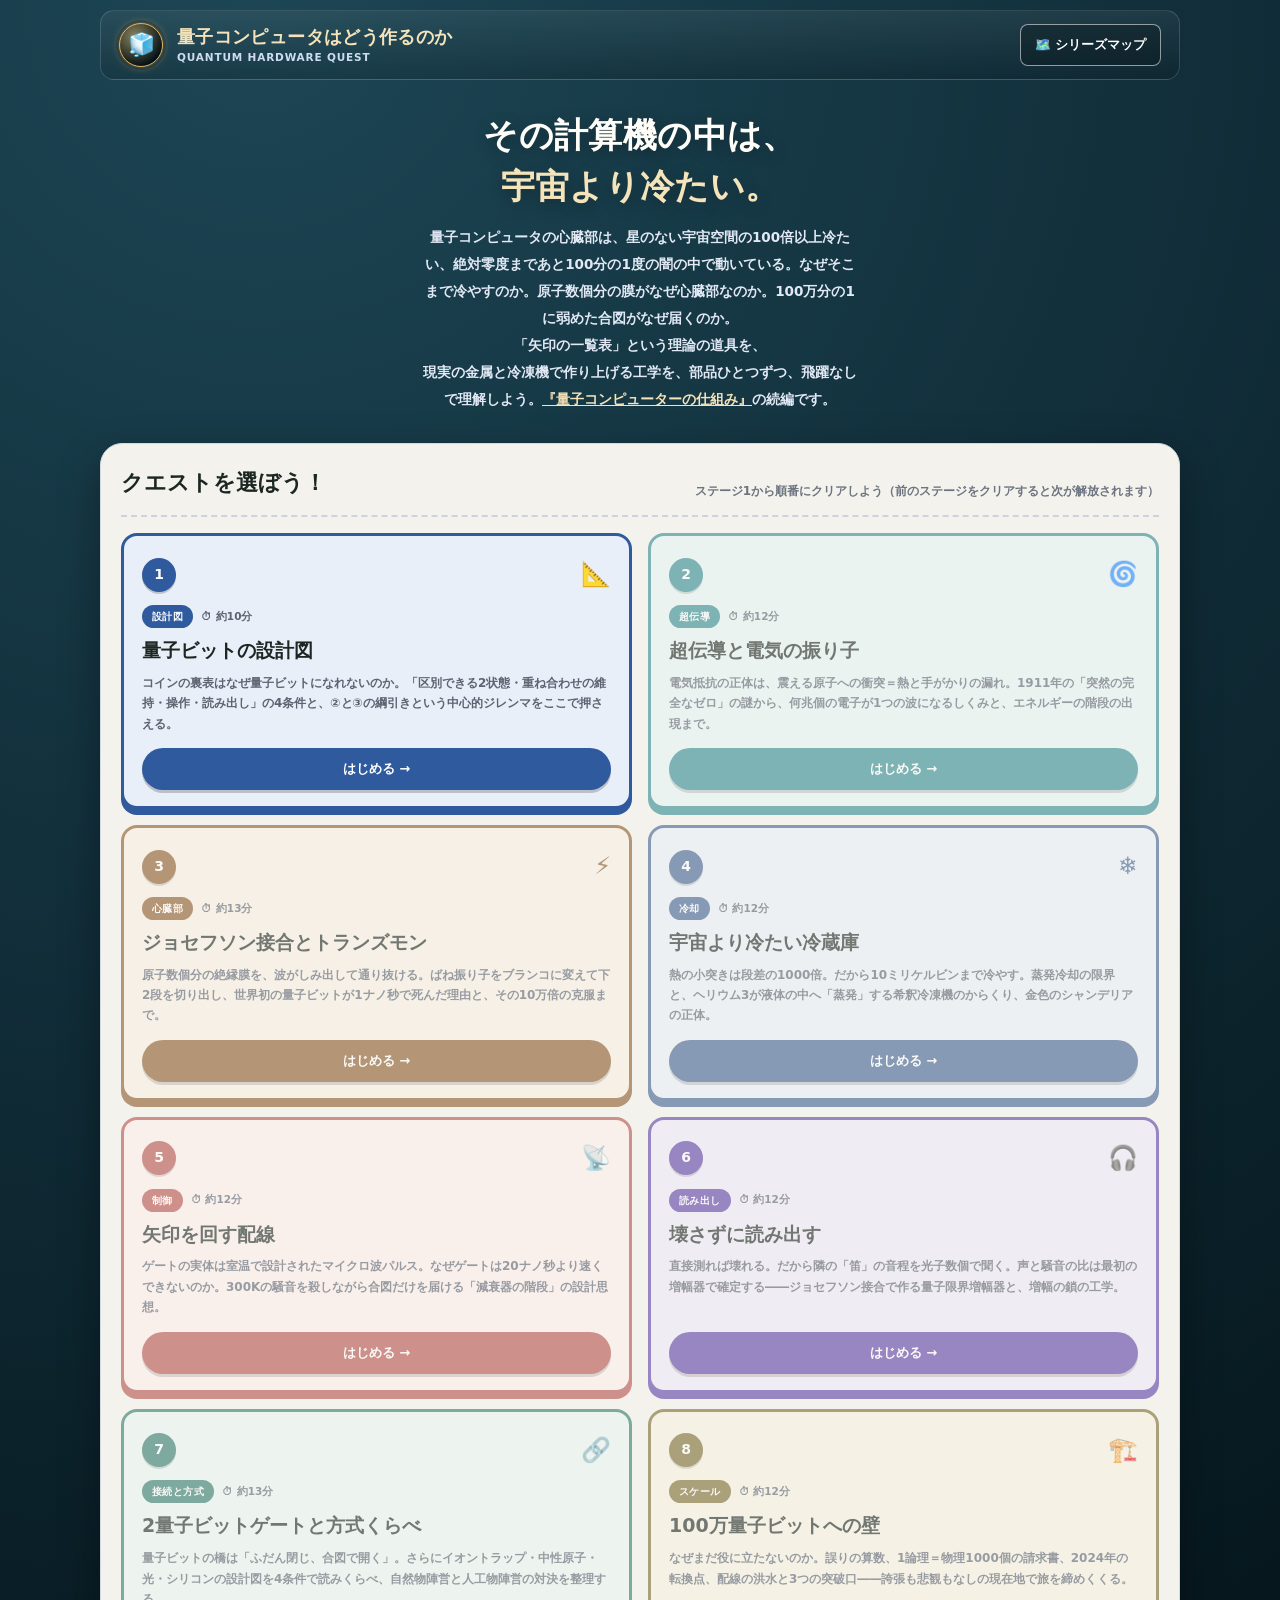
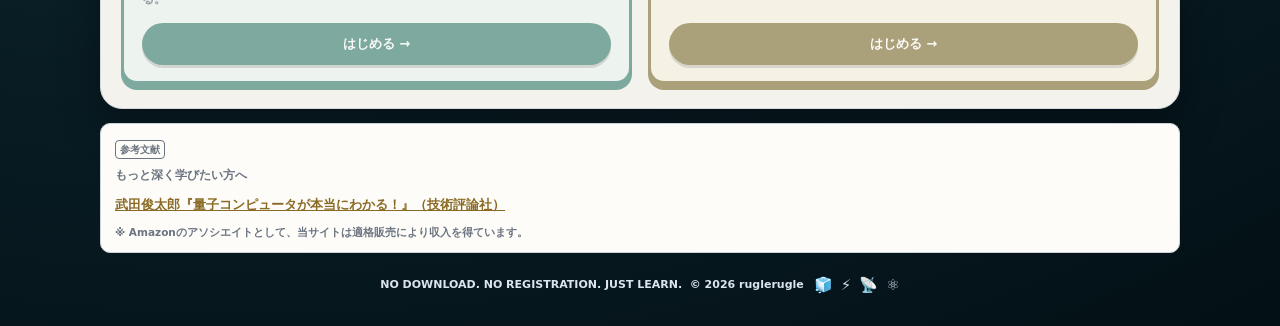
==== commit b39afc3e: "fix: 他章の呼び名を新しい章題『…』に統一し、未リンクの初出をリンク化 Co-Authored-By: Claude Fable 5.1 <noreply@anthropic.com>" ====
--- a/index.html
+++ b/index.html
@@ -22,6 +22,8 @@
 <meta property="og:description" content="その計算機の中は、宇宙より冷たい。超伝導量子ビットから希釈冷凍機、100万量子ビットへの壁まで、実機の工学を飛躍なしで理解する全8ステージ。">
 <meta property="og:url" content="https://quantum-mechanics.habatakijuku.com/quantum-hardware/">
 <meta property="og:image" content="https://quantum-mechanics.habatakijuku.com/quantum-hardware/images/ogp.png">
+<meta property="og:image:width" content="1200">
+<meta property="og:image:height" content="630">
 <meta name="twitter:card" content="summary_large_image">
 <link rel="icon" type="image/png" href="images/favicon.png">
 <link rel="stylesheet" href="design-system.css">
@@ -56,7 +58,7 @@
   <header class="hero">
     <div class="hero-copy">
       <h1><span class="line">その計算機の中は、</span><span class="line accent">宇宙より冷たい。</span></h1>
-      <p>量子コンピュータの心臓部は、星のない宇宙空間の100倍以上冷たい、絶対零度まであと100分の1度の闇の中で動いている。なぜそこまで冷やすのか。原子数個分の膜がなぜ心臓部なのか。100万分の1に弱めた合図がなぜ届くのか。<span class="nowrap">「矢印の一覧表」という理論の道具を、</span><span class="nowrap">現実の金属と冷凍機で作り上げる工学</span>を、部品ひとつずつ、飛躍なしで理解しよう。<a href="https://quantum-mechanics.habatakijuku.com/quantum-computer/" style="color:#f5e3ba">前作「量子コンピュータはなぜ速いのか」</a>の続編です。</p>
+      <p>量子コンピュータの心臓部は、星のない宇宙空間の100倍以上冷たい、絶対零度まであと100分の1度の闇の中で動いている。なぜそこまで冷やすのか。原子数個分の膜がなぜ心臓部なのか。100万分の1に弱めた合図がなぜ届くのか。<span class="nowrap">「矢印の一覧表」という理論の道具を、</span><span class="nowrap">現実の金属と冷凍機で作り上げる工学</span>を、部品ひとつずつ、飛躍なしで理解しよう。<a href="https://quantum-mechanics.habatakijuku.com/quantum-computer/" style="color:#f5e3ba">『量子コンピューターの仕組み』</a>の続編です。</p>
     </div>
   </header>
 
--- a/design-system.css
+++ b/design-system.css
@@ -5,6 +5,25 @@
    クイズ判定・進捗管理・ダイアログ内容などのロジックは含まない。
    色を変えたいときは :root の変数だけ差し替えればOK。
    ============================================================ */
+
+/* ギリシャ文字（Α-Ω, α-ω）を数学組版用のSTIX Two Text Italic（SIL OFLライセンス）で描画し、
+   数式らしい字形にする（特にνは右ストロークが強くカーブし、英字のvと見分けやすくなる）。
+   woff2はギリシャ文字のみのサブセット(約7KB)を同梱 */
+@font-face{
+  font-family:"GreekNu";
+  src:url("fonts/greek-stix-italic.woff2") format("woff2"),local("Georgia Italic"),local("Times New Roman Italic");
+  font-weight:100 900;
+  unicode-range:U+0391-03A1,U+03A3-03A9,U+03B1-03C9;
+}
+/* プライム記号（′ ″）は日本語フォントに落ちると全角幅になり、|ψ′|² などで絶対値記号との間が空きすぎる。
+   欧文フォントの細い字形で描く（無ければ従来どおり後続のフォントへ） */
+@font-face{
+  font-family:"GreekNu";
+  src:local("Arial"),local("Helvetica Neue"),local("Helvetica"),local("Segoe UI"),local("Roboto");
+  font-weight:100 900;
+  unicode-range:U+2032-2033;
+}
+
 
 *,*::before,*::after{box-sizing:border-box;margin:0;padding:0}
 html{-webkit-text-size-adjust:100%;text-size-adjust:100%;scroll-behavior:smooth}
@@ -20,7 +39,7 @@
   --ng:#c8433f;--ng-bg:#fbe9e8;--ng-bd:#e79a97;
   --shadow:0 16px 40px rgba(0,0,0,.35);
   --r:10px;--r-lg:16px;
-  --f:system-ui,-apple-system,"Hiragino Sans","Yu Gothic",sans-serif;
+  --f:"GreekNu",system-ui,-apple-system,"Hiragino Sans","Yu Gothic",sans-serif;
 }
 
 body{
@@ -28,6 +47,8 @@
   background:radial-gradient(circle at 20% 0%,var(--bg2) 0,var(--bg1) 40%,var(--bg3) 100%);
 }
 a{color:inherit}
+/* ボタンや入力欄はフォントを継承しない仕様なので、明示的に本文フォント（ギリシャ文字用GreekNuを含む）を引き継がせる */
+button,input,select,textarea{font-family:inherit}
 button,a{-webkit-tap-highlight-color:transparent}
 
 /* ==========================================================
@@ -116,7 +137,7 @@
 .chapter-head{margin-bottom:12px}
 .chapter-badge{display:inline-block;background:linear-gradient(#f0dcae,#d8b169);color:#3a2c0e;border-radius:7px;
   padding:4px 11px;font-size:12px;font-weight:950;letter-spacing:.02em;margin-right:8px;box-shadow:0 2px 0 rgba(0,0,0,.15)}
-.chapter-title{display:inline;font-size:20px;font-weight:950;color:#1c2f2b}
+.chapter-title{display:inline;margin:0;font-size:20px;font-weight:950;color:#1c2f2b}
 .chapter-sub{font-size:13px;color:var(--muted);margin-top:4px;font-weight:700}
 
 /* ==========================================================
@@ -183,6 +204,7 @@
 .choice-btn{border:1.5px solid #accdbf;background:#fff;border-radius:8px;padding:.55rem 1rem;font-size:14px;font-weight:800;
   cursor:pointer;color:#1f4a3c;touch-action:manipulation;text-align:left}
 .choice-btn:hover{background:#ecf6f1}
+.choice-btn[aria-disabled="true"]{cursor:default}
 .choice-btn.choice-ok{background:var(--ok-bg);border-color:var(--ok-bd);color:var(--ok)}
 .choice-btn.choice-ng{background:var(--ng-bg);border-color:var(--ng-bd);color:var(--ng)}
 /* 色だけに頼らない正誤表示（色覚特性への配慮） */
